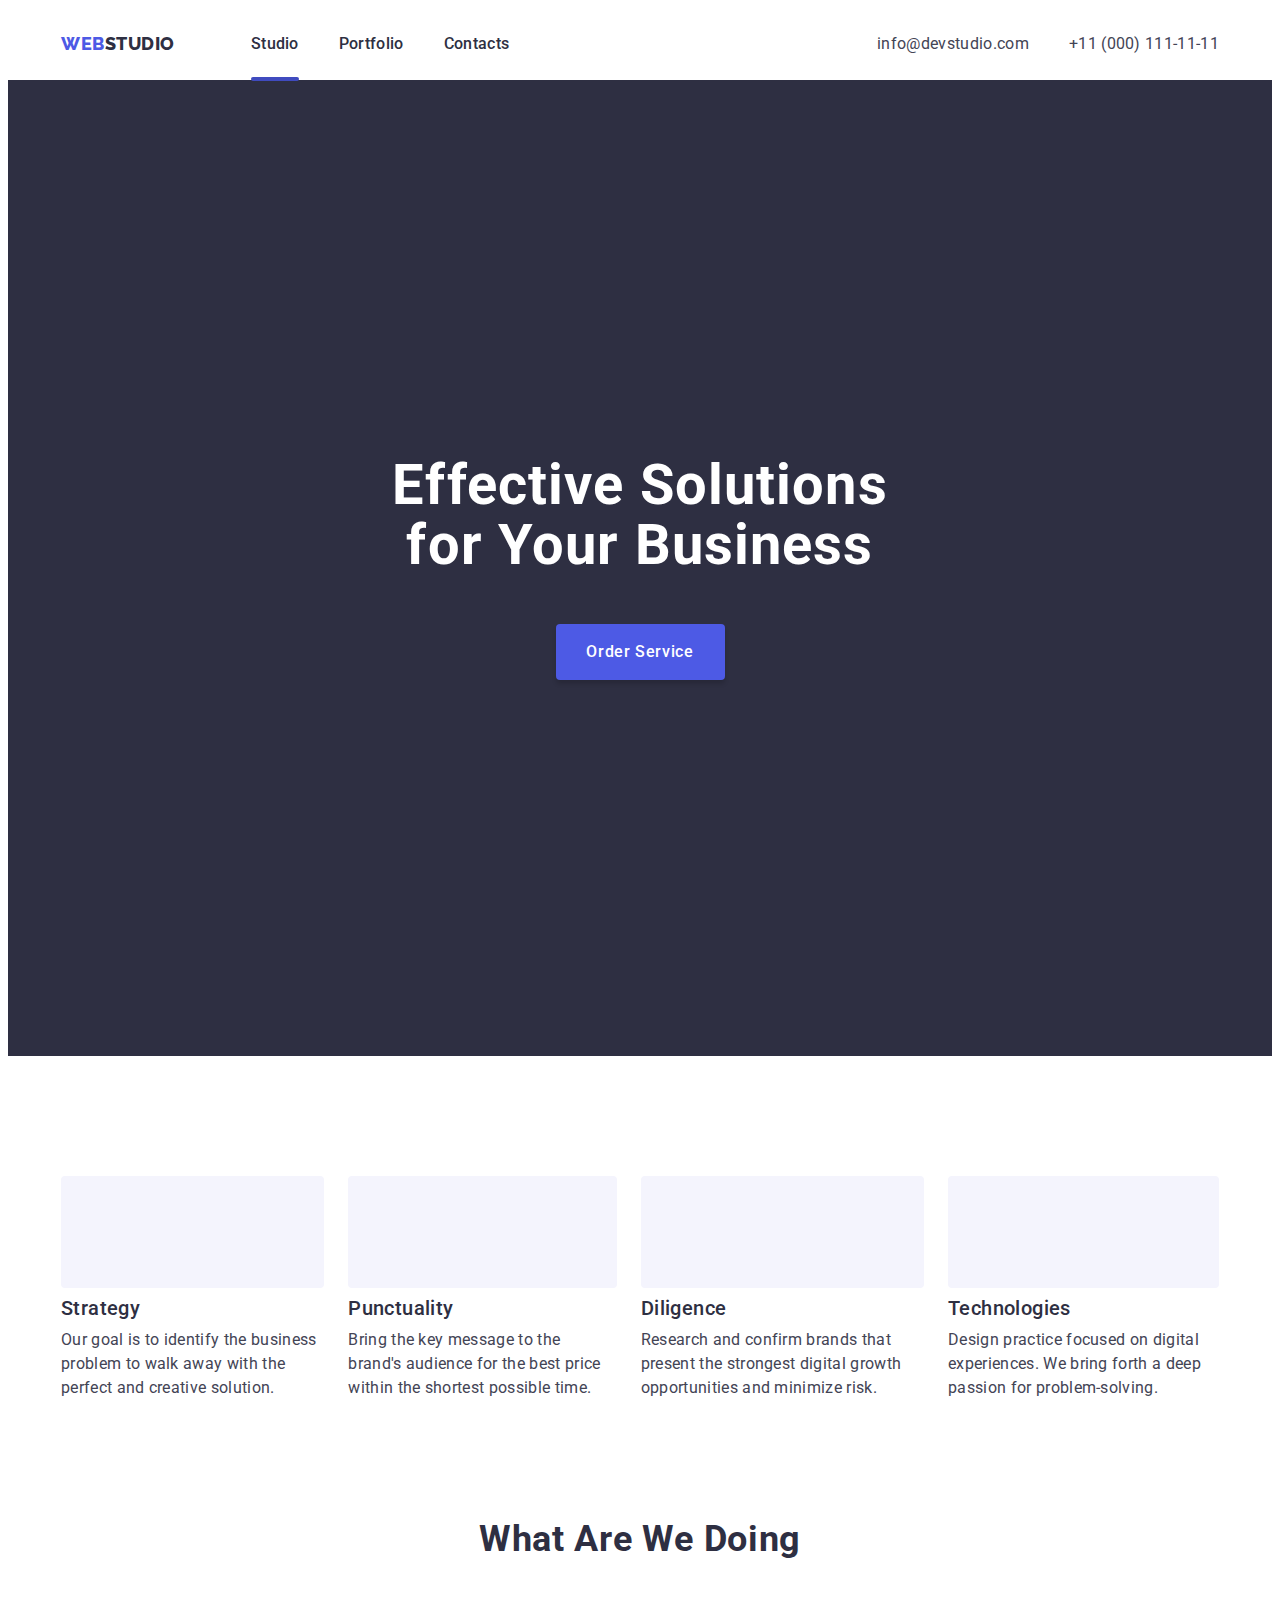
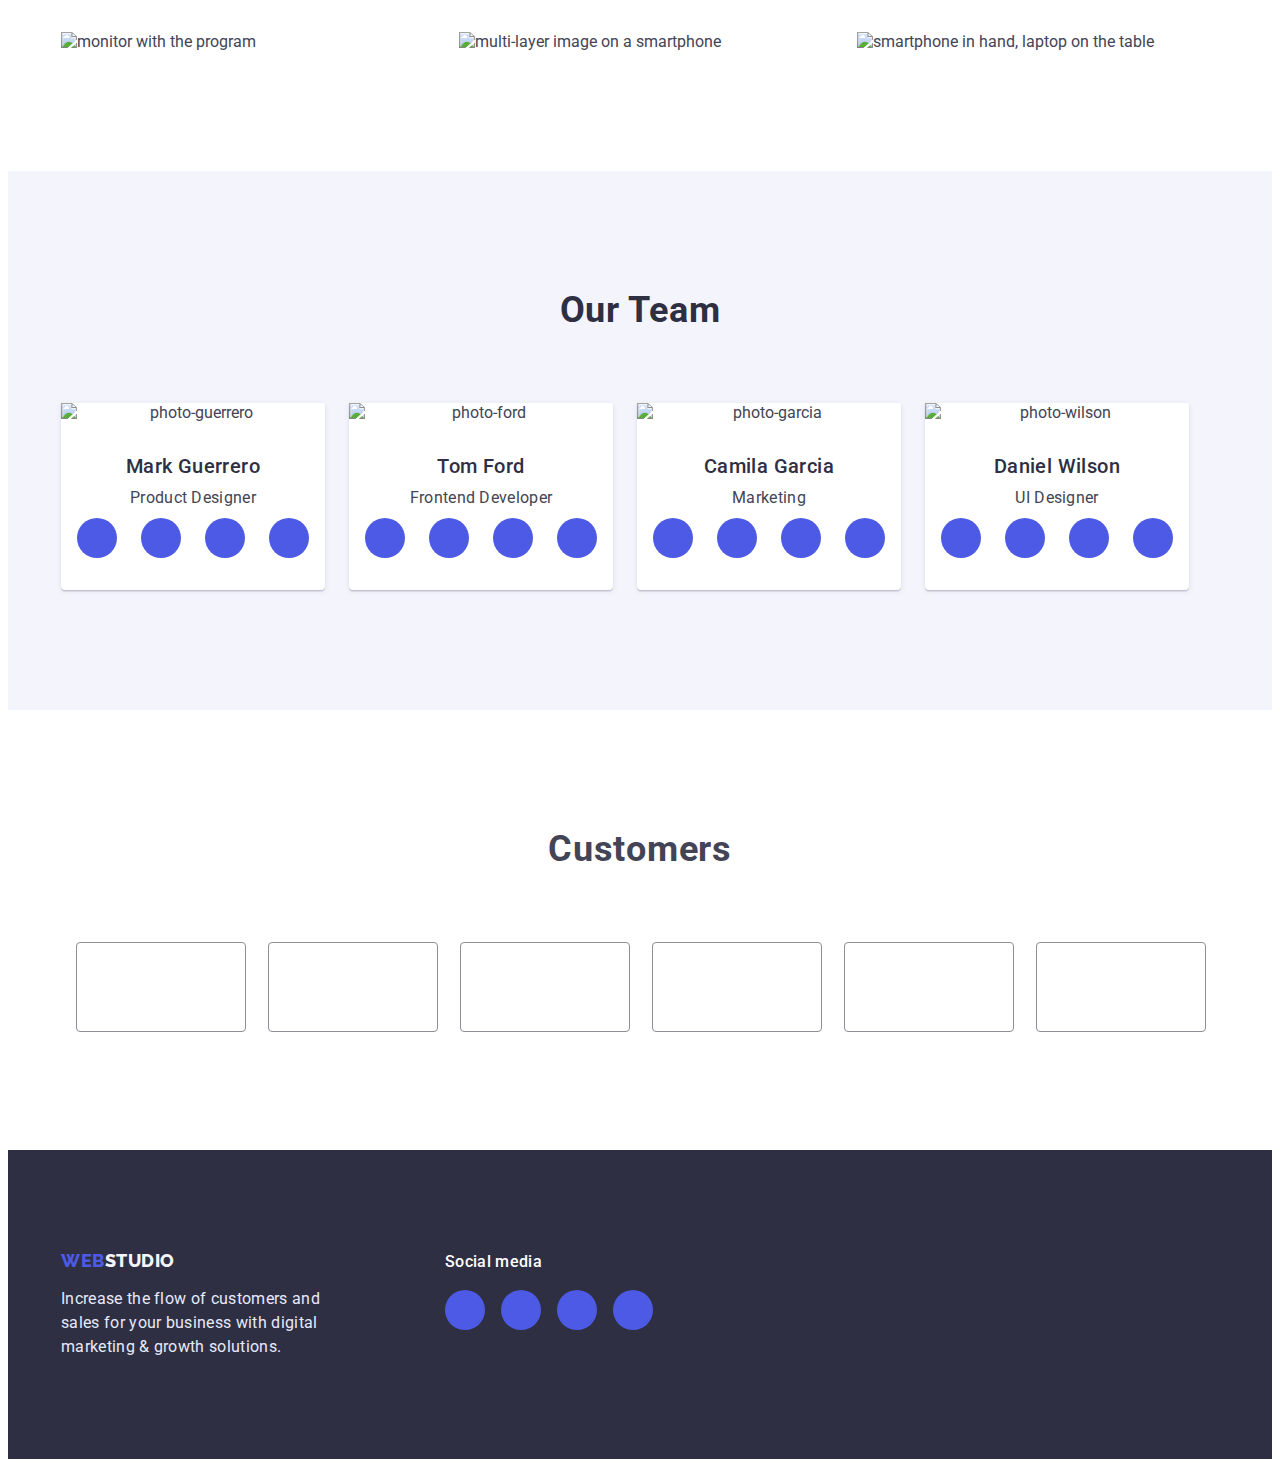
==== index.html @ 24d842ef "[p[p" ====
<!DOCTYPE html>
<html lang="en">
  <head>
    <meta charset="UTF-8" />
    <meta http-equiv="X-UA-Compatible" content="IE=edge" />
    <meta name="viewport" content="width=device-width, initial-scale=1.0" />
    <title>Document</title>
    <link rel="preconnect" href="https://fonts.googleapis.com" />
    <link rel="preconnect" href="https://fonts.gstatic.com" crossorigin />
    <link
      href="https://fonts.googleapis.com/css2?family=Raleway:wght@800&family=Roboto:wght@400;500;700;900&display=swap"
      rel="stylesheet"
    />
    <link
      rel="stylesheet"
      href="https://cdnjs.cloudflare.com/ajax/libs/modern-normalize/1.1.0/modern-normalize.min.css"
      integrity="sha512-wpPYUAdjBVSE4KJnH1VR1HeZfpl1ub8YT/NKx4PuQ5NmX2tKuGu6U/JRp5y+Y8XG2tV+wKQpNHVUX03MfMFn9Q=="
      crossorigin="anonymous"
      referrerpolicy="no-referrer"
    />
    <link rel="stylesheet" href="./css/style.css" />
  </head>
  <body class="body">
    <!-- Header -->
    <header class="page-header">
      <div class="container header-container">
        <nav class="page-nav">
          <a class="logo-header link" href="./index.html">WEB<span class="logo-header-span">Studio</span></a>

          <ul class="menu list">
            <li class="menu-item"><a class="menu-link menu-link-line link" href="./index.html">Studio</a></li>
            <li class="menu-item"><a class="menu-link link" href="./portfolio.html">Portfolio</a></li>
            <li class="menu-item"><a class="menu-link link" href="">Contacts</a></li>
          </ul>
        </nav>
        <address class="contacts">
          <ul class="contact-list list">
            <li><a class="contact-info link" href="mailto:info@devstudio.com">info@devstudio.com</a></li>
            <li><a class="contact-info link" href="tel:+110001111111">+11 (000) 111-11-11</a></li>
          </ul>
        </address>
      </div>
    </header>
    <main>
      <!-- HERO -->
      <section class="hero-section">
        <div class="container">
          <h1 class="hero">Effective Solutions for Your Business</h1>
          <button class="modal-btn" type="button">Order Service</button>
        </div>
      </section>
      <!-- Section-2 -->
      <section class="section-features">
        <div class="container">
          <h2 hidden class="features">company features</h2>
          <ul class="features-list list">
            <li class="list-item">
              <h3 class="features-title">Strategy</h3>
              <p class="text-main">
                Our goal is to identify the business problem to walk away with the perfect and creative solution.
              </p>
            </li>
            <li class="list-item">
              <h3 class="features-title">Punctuality</h3>
              <p class="text-main">
                Bring the key message to the brand's audience for the best price within the shortest possible time.
              </p>
            </li>
            <li class="list-item">
              <h3 class="features-title">Diligence</h3>
              <p class="text-main">
                Research and confirm brands that present the strongest digital growth opportunities and minimize risk.
              </p>
            </li>
            <li class="list-item">
              <h3 class="features-title">Technologies</h3>
              <p class="text-main">
                Design practice focused on digital experiences. We bring forth a deep passion for problem-solving.
              </p>
            </li>
          </ul>
        </div>
      </section>
      <!-- Section-3 -->
      <section class="section-description">
        <div class="container">
          <h2 class="description">What are we doing</h2>
          <ul class="description-list list">
            <li class="description-list-item">
              <img src="./images/monitor.jpg" alt="monitor with the program" width="360" />
            </li>
            <li class="description-list-item">
              <img src="./images/smartphone.jpg" alt="multi-layer image on a smartphone" width="360" />
            </li>
            <li class="description-list-item">
              <img src="./images/nout-smartphone.jpg" alt="smartphone in hand, laptop on the table" width="360" />
            </li>
          </ul>
        </div>
      </section>
      <!-- Section-4 -->
      <section class="section-team">
        <div class="container">
          <h2 class="team-title">Our Team</h2>
          <ul class="team-list list">
            <li class="team-list-item">
              <img src="./images/our-team/mark-guerrero.jpg" alt="photo-guerrero" width="264" />
              <div class="team-item-wrap">
                <h3 class="team-name">Mark Guerrero</h3>
                <p class="text-description">Product Designer</p>
                <ul class="team-soc-list list">
                  <li class="team-soc-items">
                    <a class="team-soc-link link" href="">
                      <svg class="team-soc-icon" width="16" height="16">
                        <use href="./images/icon.svg#icon-instagram"></use></svg
                    ></a>
                  </li>
                  <li class="team-soc-items">
                    <a class="team-soc-link link" href=""
                      ><svg class="team-soc-icon" width="16" height="16">
                        <use href="./images/icon.svg#icon-twitter"></use></svg
                    ></a>
                  </li>
                  <li class="team-soc-items">
                    <a class="team-soc-link link" href=""
                      ><svg class="team-soc-icon" width="16" height="16">
                        <use href="./images/icon.svg#icon-facebook"></use></svg
                    ></a>
                  </li>
                  <li class="team-soc-items">
                    <a class="team-soc-link link" href=""
                      ><svg class="team-soc-icon" width="16" height="16">
                        <use href="./images/icon.svg#icon-linkedin"></use></svg
                    ></a>
                  </li>
                </ul>
              </div>
            </li>

            <li class="team-list-item">
              <img src="./images/our-team/tom-ford.jpg" alt="photo-ford" width="264" />
              <div class="team-item-wrap">
                <h3 class="team-name">Tom Ford</h3>
                <p class="text-description">Frontend Developer</p>
                <ul class="team-soc-list list">
                  <li class="team-soc-items">
                    <a class="team-soc-link link" href="">
                      <svg class="team-soc-icon" width="16" height="16">
                        <use href="./images/icon.svg#icon-instagram"></use></svg
                    ></a>
                  </li>
                  <li class="team-soc-items">
                    <a class="team-soc-link link" href=""
                      ><svg class="team-soc-icon" width="16" height="16">
                        <use href="./images/icon.svg#icon-twitter"></use></svg
                    ></a>
                  </li>
                  <li class="team-soc-items">
                    <a class="team-soc-link link" href=""
                      ><svg class="team-soc-icon" width="16" height="16">
                        <use href="./images/icon.svg#icon-facebook"></use></svg
                    ></a>
                  </li>
                  <li class="team-soc-items">
                    <a class="team-soc-link link" href=""
                      ><svg class="team-soc-icon" width="16" height="16">
                        <use href="./images/icon.svg#icon-linkedin"></use></svg
                    ></a>
                  </li>
                </ul>
              </div>
            </li>

            <li class="team-list-item">
              <img src="./images/our-team/camila-garcia.jpg" alt="photo-garcia" width="264" />
              <div class="team-item-wrap">
                <h3 class="team-name">Camila Garcia</h3>
                <p class="text-description">Marketing</p>
                <ul class="team-soc-list list">
                  <li class="team-soc-items">
                    <a class="team-soc-link link" href="">
                      <svg class="team-soc-icon" width="16" height="16">
                        <use href="./images/icon.svg#icon-instagram"></use></svg
                    ></a>
                  </li>
                  <li class="team-soc-items">
                    <a class="team-soc-link link" href=""
                      ><svg class="team-soc-icon" width="16" height="16">
                        <use href="./images/icon.svg#icon-twitter"></use></svg
                    ></a>
                  </li>
                  <li class="team-soc-items">
                    <a class="team-soc-link link" href=""
                      ><svg class="team-soc-icon" width="16" height="16">
                        <use href="./images/icon.svg#icon-facebook"></use></svg
                    ></a>
                  </li>
                  <li class="team-soc-items">
                    <a class="team-soc-link link" href=""
                      ><svg class="team-soc-icon" width="16" height="16">
                        <use href="./images/icon.svg#icon-linkedin"></use></svg
                    ></a>
                  </li>
                </ul>
              </div>
            </li>

            <li class="team-list-item">
              <img src="./images/our-team/daniel-wilson.jpg" alt="photo-wilson" width="264" />
              <div class="team-item-wrap">
                <h3 class="team-name">Daniel Wilson</h3>
                <p class="text-description">UI Designer</p>
                <ul class="team-soc-list list">
                  <li class="team-soc-items">
                    <a class="team-soc-link link" href="">
                      <svg class="team-soc-icon" width="16" height="16">
                        <use href="./images/icon.svg#icon-instagram"></use></svg
                    ></a>
                  </li>
                  <li class="team-soc-items">
                    <a class="team-soc-link link" href=""
                      ><svg class="team-soc-icon" width="16" height="16">
                        <use href="./images/icon.svg#icon-twitter"></use></svg
                    ></a>
                  </li>
                  <li class="team-soc-items">
                    <a class="team-soc-link link" href=""
                      ><svg class="team-soc-icon" width="16" height="16">
                        <use href="./images/icon.svg#icon-facebook"></use></svg
                    ></a>
                  </li>
                  <li class="team-soc-items">
                    <a class="team-soc-link link" href=""
                      ><svg class="team-soc-icon" width="16" height="16">
                        <use href="./images/icon.svg#icon-linkedin"></use></svg
                    ></a>
                  </li>
                </ul>
              </div>
            </li>
          </ul>
        </div>
      </section>

      <!-- 5 SECTION -->
      <section class="section-customers">
        <h2 class="customers-title">Customers</h2>
        <div class="customers-item-wrap">
          <ul class="customers-list list">
            <li class="customer-item">
              <a class="customer-link link" href=""
                ><svg class="customer-soc-icon" width="41" height="47">
                  <use href="./images/icon.svg#icon-ya-co"></use>
                </svg>
              </a>
            </li>
            <li class="customer-item">
              <a class="customer-link link" href=""
                ><svg class="customer-soc-icon" width="40" height="52">
                  <use href="./images/icon.svg#icon-tagline-here"></use></svg
              ></a>
            </li>
            <li class="customer-item">
              <a class="customer-link link" href=""
                ><svg class="customer-soc-icon" width="44" height="41">
                  <use href="./images/icon.svg#icon-company"></use></svg
              ></a>
            </li>
            <li class="customer-item">
              <a class="customer-link link" href=""
                ><svg class="customer-soc-icon" width="84" height="41">
                  <use href="./images/icon.svg#icon-foster-peters"></use></svg
              ></a>
            </li>
            <li class="customer-item">
              <a class="customer-link link" href=""
                ><svg class="customer-soc-icon" width="63" height="45">
                  <use href="./images/icon.svg#icon-brand"></use></svg
              ></a>
            </li>
            <li class="customer-item">
              <a class="customer-link link" href=""
                ><svg class="customer-soc-icon" width="94" height="44">
                  <use href="./images/icon.svg#icon-tag-line"></use></svg
              ></a>
            </li>
          </ul>
        </div>
      </section>
    </main>
    <footer class="footer">
      <div class="container footer-container">
        <div class="footer-wrap-logo">
          <a class="logo-footer link" href="./index.html">WEB<span class="logo-footer-span">Studio</span></a>
          <p class="text-footer">
            Increase the flow of customers and sales for your business with digital marketing & growth solutions.
          </p>
        </div>
        <div class="wrap-social-media">
          <p class="footer-soc-title">Social media</p>
          <ul class="footer-soc-list list">
            <li class="team-soc-items">
              <a class="footer-soc-link link" href="">
                <svg class="team-soc-icon" width="24" height="24">
                  <use href="./images/icon.svg#icon-instagram"></use></svg
              ></a>
            </li>
            <li class="team-soc-items">
              <a class="footer-soc-link link" href=""
                ><svg class="team-soc-icon" width="24" height="24">
                  <use href="./images/icon.svg#icon-twitter"></use></svg
              ></a>
            </li>
            <li class="team-soc-items">
              <a class="footer-soc-link link" href=""
                ><svg class="team-soc-icon" width="24" height="24">
                  <use href="./images/icon.svg#icon-facebook"></use></svg
              ></a>
            </li>
            <li class="team-soc-items">
              <a class="footer-soc-link link" href=""
                ><svg class="team-soc-icon" width="24" height="24">
                  <use href="./images/icon.svg#icon-linkedin"></use></svg
              ></a>
            </li>
          </ul>
        </div>
      </div>
    </footer>
  </body>
</html>
---- css/style.css ----
:root {
  --NAVY-BLUE: #2e2f42;
  --SLATE: #434455;
  --IRIS: #4d5ae5;
  --OCEAN: #404bbf;
  --bg-gradient: linear-gradient(rgba(46, 47, 66, 0.7), rgba(46, 47, 66, 0.7));
}

h1,
h2,
h3,
h4,
p {
  margin-top: 0;
  margin-bottom: 0;
}

ul,
ol {
  margin-top: 0;
  margin-bottom: 0;
  padding-left: 0;
}

button {
  cursor: pointer;
}

img {
  display: block;
  max-width: 100%;
  height: auto;
}

.list {
  list-style: none;
}

.link {
  text-decoration: none;
}

.body {
  font-family: "Roboto", sans-serif;
  color: var(--SLATE);
}

.container {
  width: 1158px;
  margin: 0 auto;
  padding-left: 15px;
  padding-right: 15px;
}

/* ============= HEADER ============= */
.page-header {
  height: 72px;
  display: flex;
}

.header-container {
  display: flex;
  align-items: center;
}

.page-nav {
  display: flex;
  margin-right: auto;
  align-items: center;
}

.logo-header {
  margin-right: 76px;

  font-family: "Raleway", sans-serif;
  font-weight: 800;
  font-size: 18px;
  line-height: 1.17;
  letter-spacing: 0.03em;
  text-transform: uppercase;
  color: var(--IRIS);
}

.logo-header-span {
  color: var(--NAVY-BLUE);
}

.menu {
  display: flex;
  gap: 40px;
  align-items: center;
}

.menu-item {
  padding-top: 20px;
  padding-bottom: 20px;
  
}

.menu-link-line::after {
  position: absolute;
  bottom: -2px;
  display: block;
  content: "";
  width: 100%;
  height: 4px;
  border: 1px;
  border-radius: 2px;
  background-color: var(--OCEAN);
}

.menu-link {
  position: relative;
  font-weight: 500;
  font-size: 16px;
  line-height: 1.5;
  letter-spacing: 0.02em;
  color: var(--NAVY-BLUE);
  padding-bottom: 26px;
}

.menu-link:hover,
.menu-link:focus {
  color: var(--OCEAN);
}

.contact-info {
  font-weight: 400;
  font-size: 16px;
  line-height: 1.5;
  letter-spacing: 0.02em;
  color: var(--SLATE);
}

.contact-info:not(:last-child) {
  margin-right: 40px;
}

.contact-info:hover,
.contact-info:focus {
  color: var(--OCEAN);
}

.contacts {
  font-style: normal;
}

.contact-list {
  display: flex;
  gap: 40px;
}

/*============= HERO ============= */
.hero {
  width: 500px;

  margin-left: auto;
  margin-right: auto;
  margin-bottom: 48px;

  font-weight: 700;
  font-size: 56px;
  line-height: 1.07;
  text-align: center;
  letter-spacing: 0.02em;
  color: #ffffff;
}

.hero-section {
  padding-top: 188px;
  padding-bottom: 188px;
  background-color: var(--NAVY-BLUE);
  display: flex;
  align-items: center;

  max-width: 1440px;
  height: 600px;
  margin-left: auto;
  margin-right: auto;
  background-image: var(--bg-gradient), url(../images/people-office.jpg);
  background-repeat: no-repeat;
  background-position: center;
  background-size: cover;
}

.modal-btn {
  min-width: 169px;
  height: 56px;
  display: block;
  margin: 0 auto;
  border: none;
  box-shadow: 0px 4px 4px rgba(0, 0, 0, 0.15);
  border-radius: 4px;

  font-family: "Roboto", sans-serif;
  font-weight: 500;
  font-size: 16px;
  line-height: 1.5;
  letter-spacing: 0.04em;
  cursor: pointer;
  background: var(--IRIS);
  color: #ffffff;
}

.modal-btn:hover,
.modal-btn:focus {
  background-color: var(--OCEAN);
}

/* ============= 2 SECTION========= */
.section-features {
  padding-top: 120px;
}

.list-item {
}

.features-title::before {
  display: block;
  content: "";
  height: 112px;
  background: #f4f4fd;
  border-radius: 4px;
  margin-bottom: 8px;
  background-image: url(../images/antenna.svg);
  background-repeat: no-repeat;
  background-position: center;
}

.list-item:nth-child(2) > .features-title:before {
  background-image: url(../images/clock.svg);
}

.list-item:nth-child(3) > .features-title:before {
  background-image: url(../images/diagram.svg);
}

.list-item:nth-child(4) > .features-title:before {
  background-image: url(../images/astronaut.svg);
}

.features-list {
  display: flex;
  gap: 24px;
}

.features-title {
  font-weight: 500;
  font-size: 20px;
  line-height: 1.2;
  letter-spacing: 0.02em;
  color: var(--NAVY-BLUE);
  margin-bottom: 8px;
}

.text-main {
  font-weight: 400;
  font-size: 16px;
  line-height: 1.5;
  letter-spacing: 0.02em;
  color: var(--SLATE);
}

/* =============== 3 SECTION ============= */

.section-description {
  padding-top: 120px;
  padding-bottom: 120px;
}

.description-list-item {
  width: calc(33.33% - 24px);
}

.description {
  font-weight: 700;
  font-size: 36px;
  line-height: 1.11;
  letter-spacing: 0.02em;
  text-align: center;
  text-transform: capitalize;
  color: var(--NAVY-BLUE);
  margin-bottom: 72px;
}

.description-list {
  display: flex;
  justify-content: space-between;
}

/* =============== SECTION 4 =============== */

.section-team {
  background-color: #f4f4fd;
  padding-top: 120px;
  padding-bottom: 120px;
}

.team-list-item {
  background-color: #ffffff;
  box-shadow: 0px 1px 6px rgba(46, 47, 66, 0.08), 0px 1px 1px rgba(46, 47, 66, 0.16), 0px 2px 1px rgba(46, 47, 66, 0.08);
  border-radius: 0px 0px 4px 4px;
}

.team-list {
  display: flex;
  gap: 24px;
  text-align: center;
}

.team-content {
}

.team-name {
  margin-bottom: 8px;

  font-weight: 500;
  font-size: 20px;
  line-height: 1.2;
  letter-spacing: 0.02em;
  color: var(--NAVY-BLUE);
}

.team-title {
  font-weight: 700;
  font-size: 36px;
  line-height: 1.11;
  text-align: center;
  letter-spacing: 0.02em;
  text-transform: capitalize;
  color: var(--NAVY-BLUE);
  margin-bottom: 72px;
}

.text-description {
  font-weight: 400;
  font-size: 16px;
  line-height: 1.5;
  letter-spacing: 0.02em;
  color: var(--SLATE);
  margin-bottom: 8px;
}

.team-item-wrap {
  padding-top: 32px;
  padding-bottom: 32px;
}
.team-soc-list {
  display: flex;
  justify-content: center;
  gap: 24px;
}

.team-soc-items {
  width: 40px;
  height: 40px;
}
.team-soc-link {
  width: 100%;
  height: 100%;
  border-radius: 50%;
  background-color: var(--IRIS);
  display: flex;
  align-items: center;
  justify-content: center;
}

.team-soc-link:hover {
  background-color: var(--OCEAN);
}

/* =================== SECTION 5 =============== */

.section-customers {
  padding-top: 120px;
  padding-bottom: 120px;
}
.customers-item-wrap {
  display: flex;
  justify-content: center;
}
.customers-title {
  display: flex;
  justify-content: center;
  margin-bottom: 72px;

  font-style: normal;
  font-weight: 700;
  font-size: 36px;
  line-height: 1.11;
  letter-spacing: 0.02em;
  text-align: center;
  text-transform: capitalize;
}
.customers-list {
  display: flex;
  justify-content: center;
  gap: 24px;
}
.customer-item {
  width: 168px;
  height: 88px;
}

.customer-link {
  width: 100%;
  height: 100%;
  border-radius: 4px;
  border: 1px solid #8e8f99;
  color: #8e8f99;
  display: flex;
  align-items: center;
  justify-content: center;
}

.customer-soc-icon {
  fill: currentColor;
}

.customer-link:hover,
.customer-link:focus {
  color: var(--OCEAN);
  border-color: var(--OCEAN);
}

/* =================== FOOTER =================== */
.footer {
  background-color: var(--NAVY-BLUE);
  padding-top: 100px;
  padding-bottom: 100px;
}

.text-footer {
  width: 264px;

  font-weight: 400;
  font-size: 16px;
  line-height: 1.5;
  letter-spacing: 0.02em;
  color: #e7e9fc;
}

.logo-footer {
  display: inline-block;
  margin-bottom: 16px;
  margin-right: 76px;

  font-family: "Raleway", sans-serif;
  font-weight: 800;
  font-size: 18px;
  line-height: 1.17;
  letter-spacing: 0.03em;
  text-transform: uppercase;
  color: var(--IRIS);
}

.logo-footer-span {
  color: #f4f4fd;
}

.social-media-item {
  font-weight: 500;
  font-size: 16px;
  line-height: 1.5;
  letter-spacing: 0.02em;
  color: #ffffff;
}

.footer-container {
  display: flex;
  gap: 120px;
}

.footer-wrap-logo {
}

.wrap-social-media {
  display: flex;
  flex-wrap: wrap;
  width: 208px;
  height: 80px;
}

.footer-soc-list {
  display: flex;
  justify-content: center;
  gap: 16px;
}

.footer-soc-title {
  color: #ffffff;
  margin-bottom: 16px;

  font-weight: 500;
  font-size: 16px;
  line-height: 1.5;
  letter-spacing: 0.02em;
}

.footer-soc-link {
  width: 100%;
  height: 100%;
  border-radius: 50%;
  background-color: var(--IRIS);
  display: flex;
  align-items: center;
  justify-content: center;
}

.footer-soc-link:hover {
  background-color: #31d0aa;
}

/* =================== PARTFOLIO =================== */
.partfolio {
  padding-top: 96px;
  padding-bottom: 120px;
}

.partfolio-btn {
  margin-bottom: 72px;

  display: flex;
  gap: 24px;
  justify-content: center;
}
.partfolio-list {
  display: flex;
  gap: 48px 24px;
  flex-wrap: wrap;
}

.nav-btn {
  text-align: center;
  padding: 12px 24px;
  background: #f4f4fd;
  display: block;
  border: 0;
  border-radius: 4px;

  font-family: "Roboto", sans-serif;
  font-weight: 500;
  font-size: 16px;
  line-height: 1.5;
  letter-spacing: 0.04em;
  color: var(--IRIS);
}

.nav-btn:hover,
.nav-btn:focus {
  background: var(--OCEAN);

  font-weight: 500;
  font-size: 16px;
  line-height: 1.5;
  letter-spacing: 0.04em;
  color: #ffffff;

  box-shadow: 0px 3px 1px rgba(0, 0, 0, 0.1), 0px 2px 1px rgba(0, 0, 0, 0.08), 0px 2px 2px rgba(0, 0, 0, 0.12);
}
.gallery-items {
  margin-bottom: 8px;

  font-weight: 500;
  font-size: 20px;
  line-height: 1.2;
  letter-spacing: 0.02em;
  color: var(--NAVY-BLUE);
}
.partfolio-header-border {
  border-bottom: 1px solid #e7e9fc;
  box-shadow: 0px 2px 1px rgba(46, 47, 66, 0.08), 0px 1px 1px rgba(46, 47, 66, 0.16), 0px 1px 6px rgba(46, 47, 66, 0.08);
}

.partfolio-cards {
  display: block;
}

.partfolio-cards:hover,
.partfolio-cards:focus {
  box-shadow: 0px 1px 6px rgba(46, 47, 66, 0.08), 0px 1px 1px rgba(46, 47, 66, 0.16), 0px 2px 1px rgba(46, 47, 66, 0.08);
}

.partfolio-text {
  font-weight: 400;
  font-size: 16px;
  line-height: 1.5;
  letter-spacing: 0.02em;
  color: var(--SLATE);
}

.container-items {
  padding: 32px 16px;
  border-right: 1px solid #e7e9fc;
  border-bottom: 1px solid #e7e9fc;
  border-left: 1px solid #e7e9fc;
}

.partfolio-cards::before {

}

/* =================== /PARTFOLIO =================== */
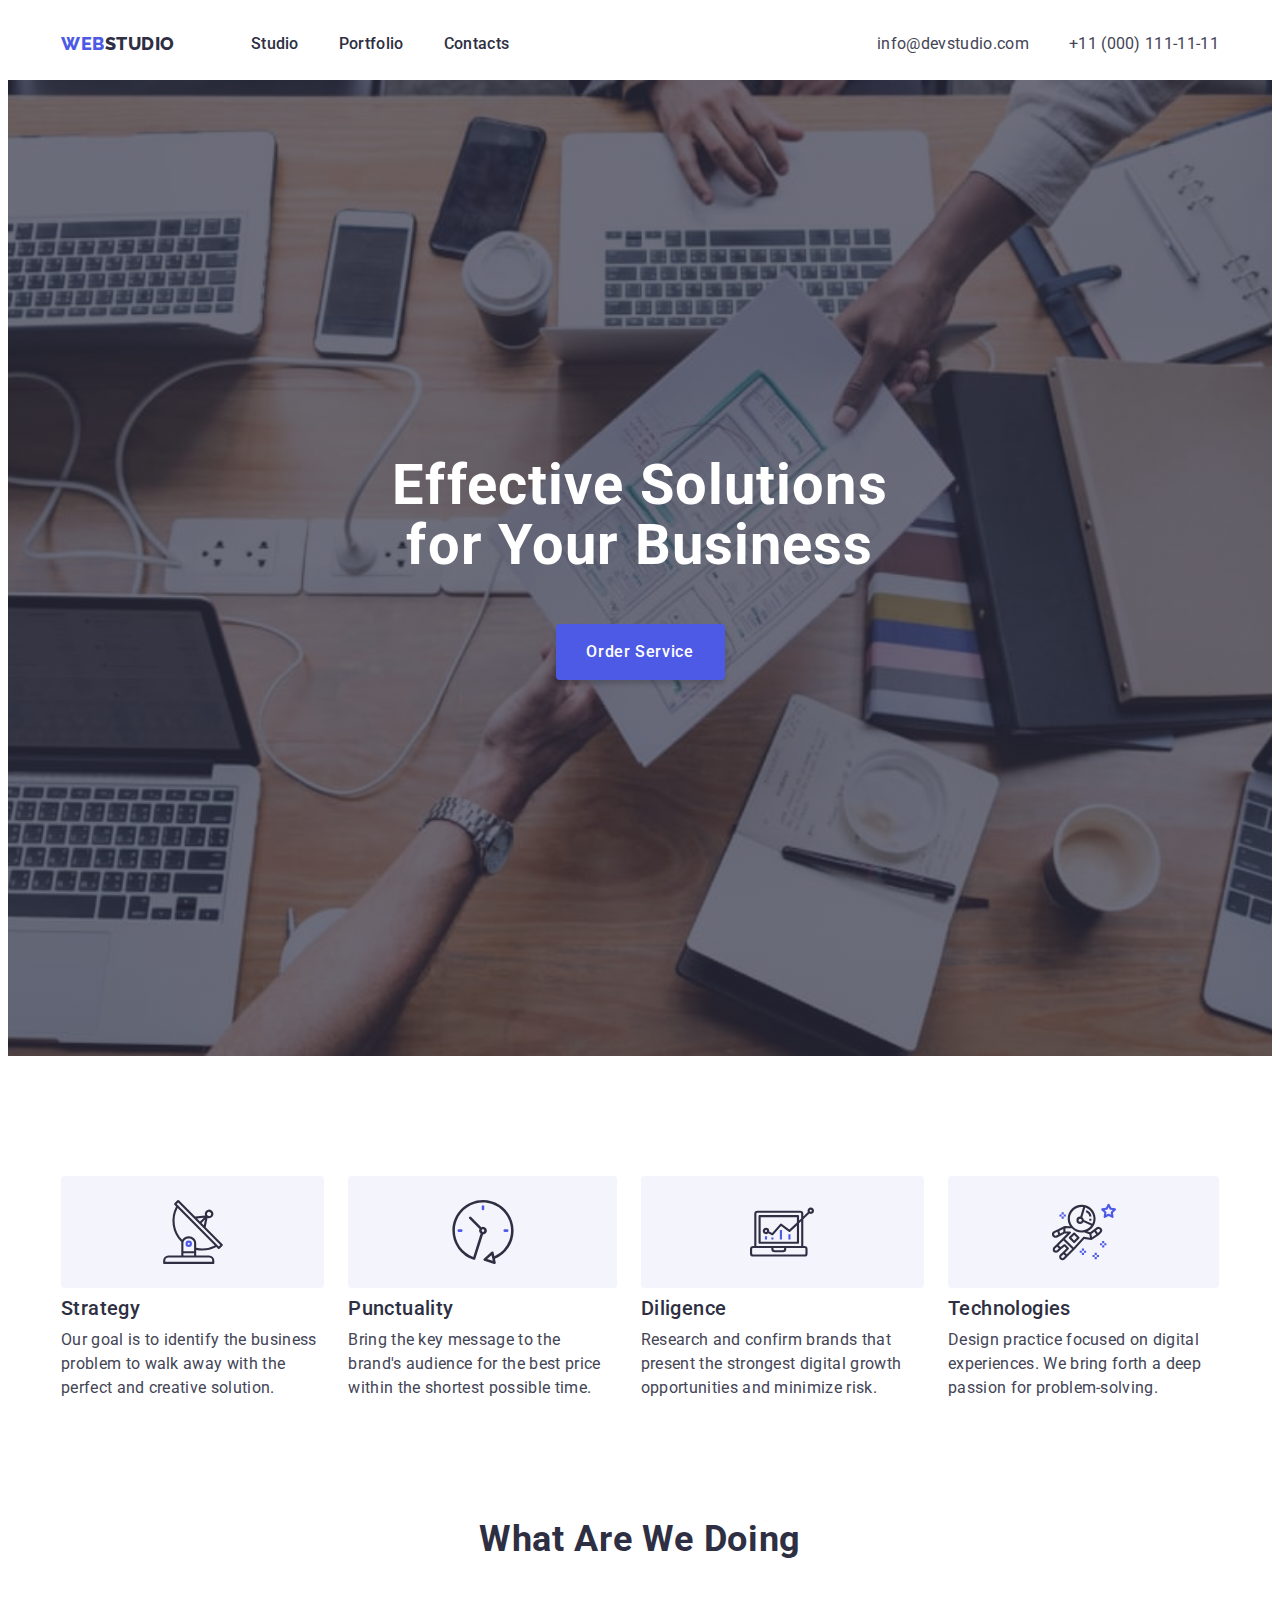
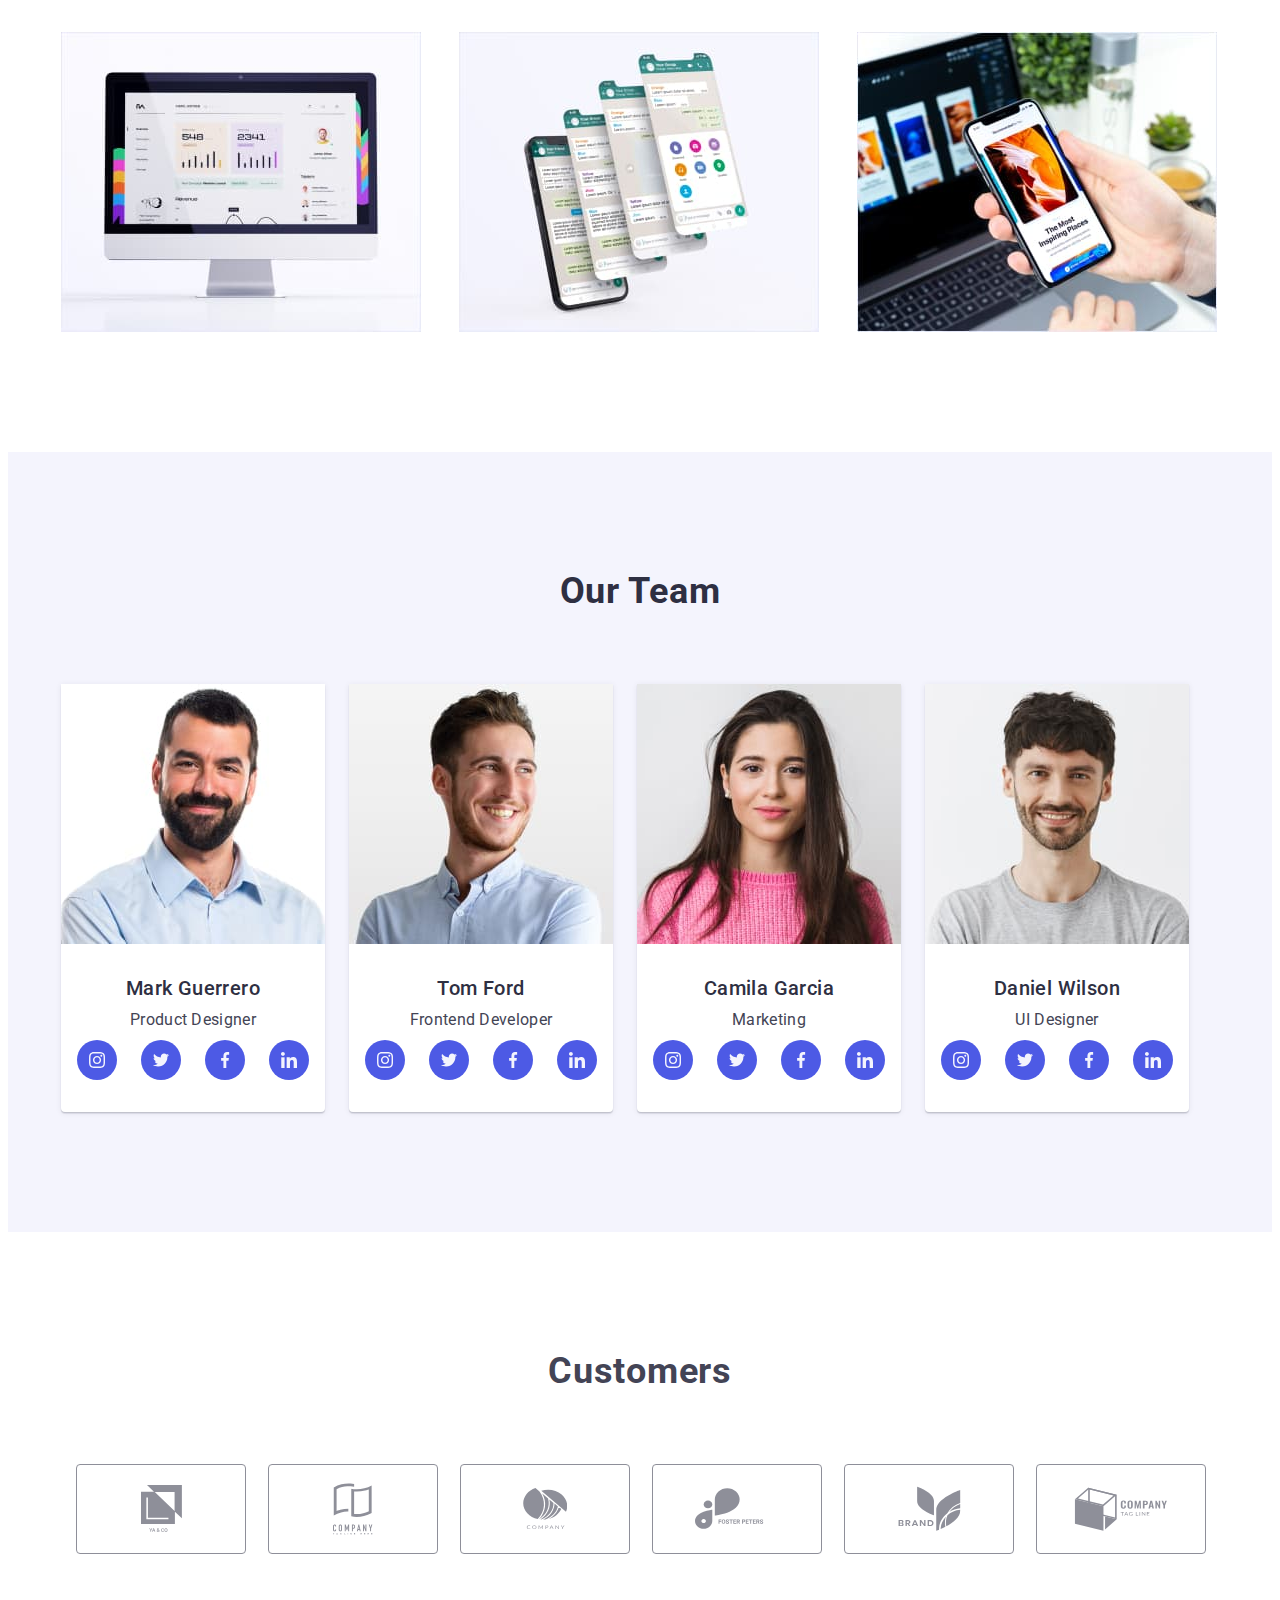
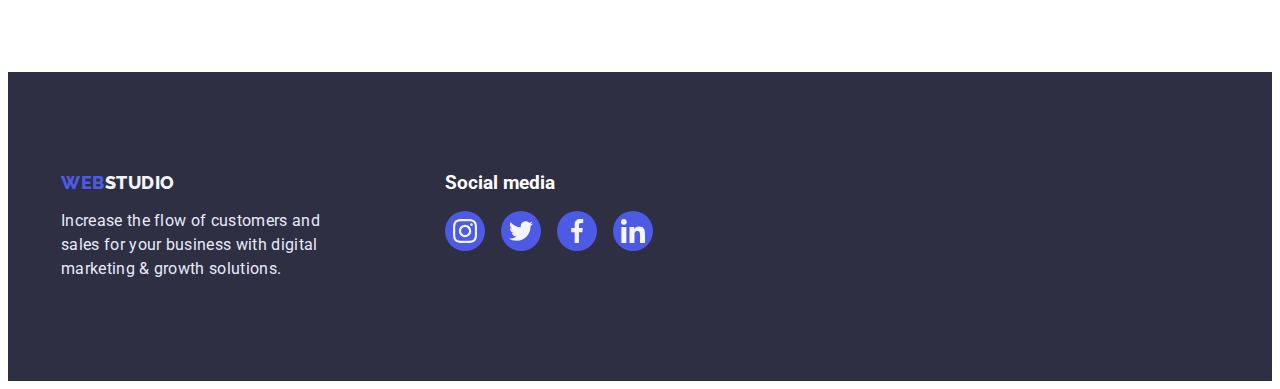
==== commit aec21c9e: "Initial commit" ====
--- a/index.html
+++ b/index.html
@@ -28,7 +28,7 @@
           <a class="logo-header link" href="./index.html">WEB<span class="logo-header-span">Studio</span></a>
 
           <ul class="menu list">
-            <li class="menu-item"><a class="menu-link menu-link-line link" href="./index.html">Studio</a></li>
+            <li class="menu-item"><a class="menu-link link" href="./index.html">Studio</a></li>
             <li class="menu-item"><a class="menu-link link" href="./portfolio.html">Portfolio</a></li>
             <li class="menu-item"><a class="menu-link link" href="">Contacts</a></li>
           </ul>
@@ -297,7 +297,7 @@
           </p>
         </div>
         <div class="wrap-social-media">
-          <p class="footer-soc-title">Social media</p>
+          <h3 class="footer-soc-title">Social media</h3>
           <ul class="footer-soc-list list">
             <li class="team-soc-items">
               <a class="footer-soc-link link" href="">
--- a/css/style.css
+++ b/css/style.css
@@ -94,29 +94,14 @@
 .menu-item {
   padding-top: 20px;
   padding-bottom: 20px;
-  
-}
-
-.menu-link-line::after {
-  position: absolute;
-  bottom: -2px;
-  display: block;
-  content: "";
-  width: 100%;
-  height: 4px;
-  border: 1px;
-  border-radius: 2px;
-  background-color: var(--OCEAN);
 }
 
 .menu-link {
-  position: relative;
-  font-weight: 500;
-  font-size: 16px;
-  line-height: 1.5;
-  letter-spacing: 0.02em;
-  color: var(--NAVY-BLUE);
-  padding-bottom: 26px;
+  font-weight: 500;
+  font-size: 16px;
+  line-height: 1.5;
+  letter-spacing: 0.02em;
+  color: var(--NAVY-BLUE);
 }
 
 .menu-link:hover,
@@ -213,6 +198,7 @@
 }
 
 .list-item {
+
 }
 
 .features-title::before {
@@ -490,11 +476,6 @@
 .footer-soc-title {
   color: #ffffff;
   margin-bottom: 16px;
-
-  font-weight: 500;
-  font-size: 16px;
-  line-height: 1.5;
-  letter-spacing: 0.02em;
 }
 
 .footer-soc-link {
@@ -531,12 +512,14 @@
 }
 
 .nav-btn {
+  display: flex;
+  flex-direction: row;
+  align-items: center;
   text-align: center;
   padding: 12px 24px;
   background: #f4f4fd;
   display: block;
   border: 0;
-  border-radius: 4px;
 
   font-family: "Roboto", sans-serif;
   font-weight: 500;
@@ -548,6 +531,10 @@
 
 .nav-btn:hover,
 .nav-btn:focus {
+  display: flex;
+  align-items: center;
+  text-align: center;
+
   background: var(--OCEAN);
 
   font-weight: 500;
@@ -555,8 +542,6 @@
   line-height: 1.5;
   letter-spacing: 0.04em;
   color: #ffffff;
-
-  box-shadow: 0px 3px 1px rgba(0, 0, 0, 0.1), 0px 2px 1px rgba(0, 0, 0, 0.08), 0px 2px 2px rgba(0, 0, 0, 0.12);
 }
 .gallery-items {
   margin-bottom: 8px;
@@ -572,12 +557,8 @@
   box-shadow: 0px 2px 1px rgba(46, 47, 66, 0.08), 0px 1px 1px rgba(46, 47, 66, 0.16), 0px 1px 6px rgba(46, 47, 66, 0.08);
 }
 
-.partfolio-cards {
-  display: block;
-}
-
-.partfolio-cards:hover,
-.partfolio-cards:focus {
+.partfolio-item:hover,
+.partfolio-item:focus {
   box-shadow: 0px 1px 6px rgba(46, 47, 66, 0.08), 0px 1px 1px rgba(46, 47, 66, 0.16), 0px 2px 1px rgba(46, 47, 66, 0.08);
 }
 
@@ -596,8 +577,5 @@
   border-left: 1px solid #e7e9fc;
 }
 
-.partfolio-cards::before {
-
-}
 
 /* =================== /PARTFOLIO =================== */
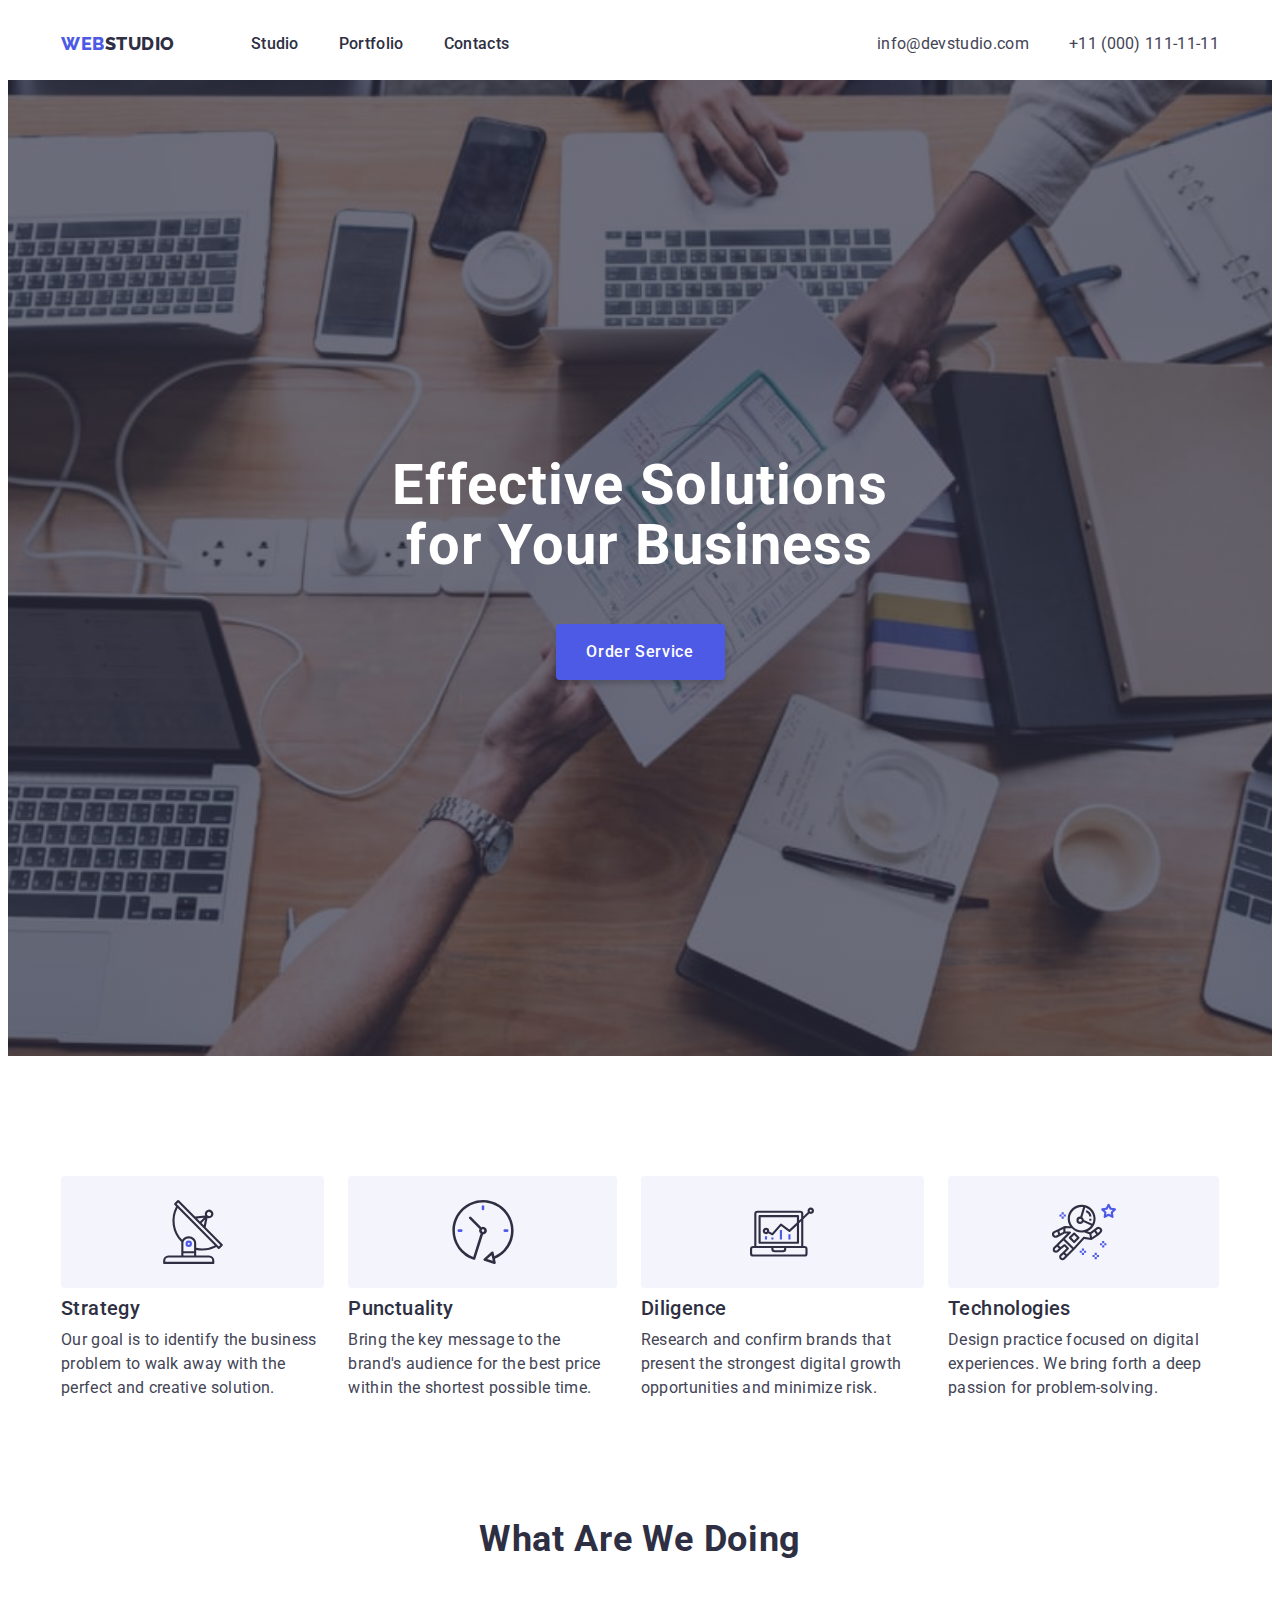
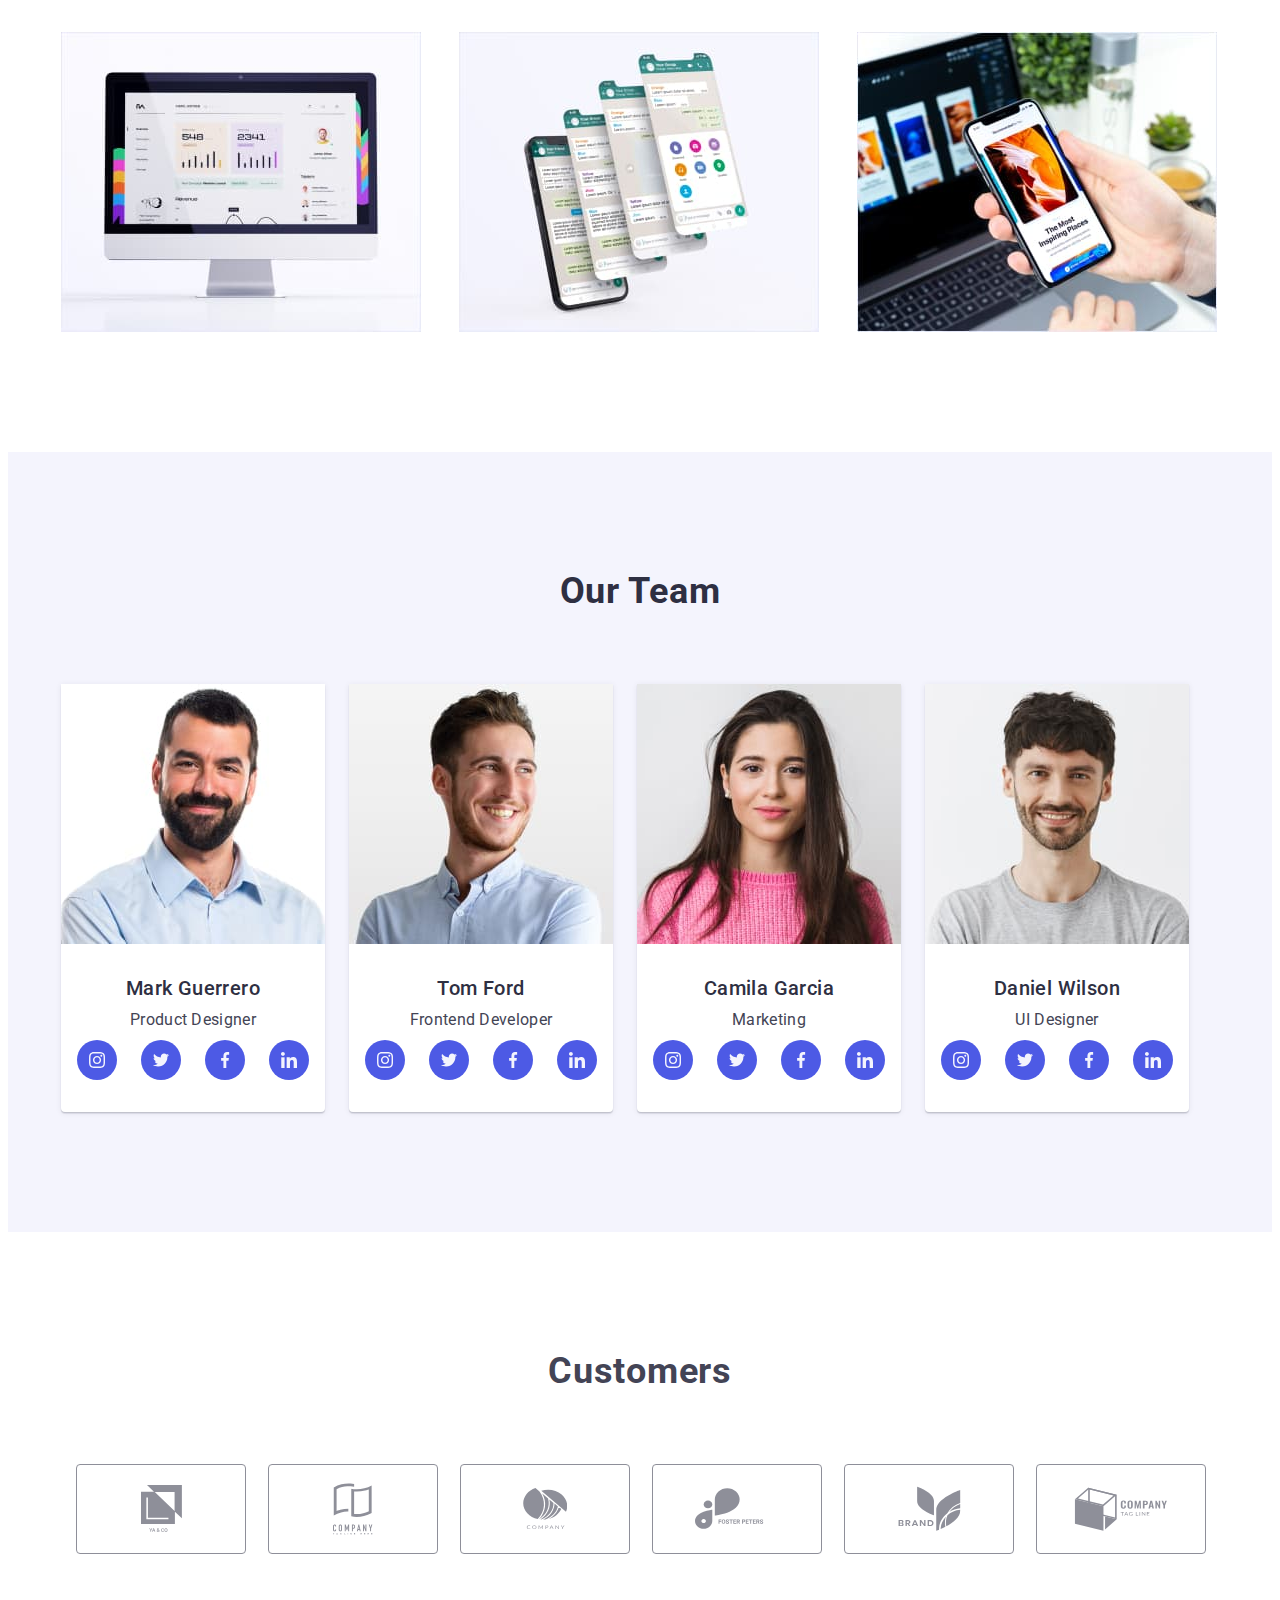
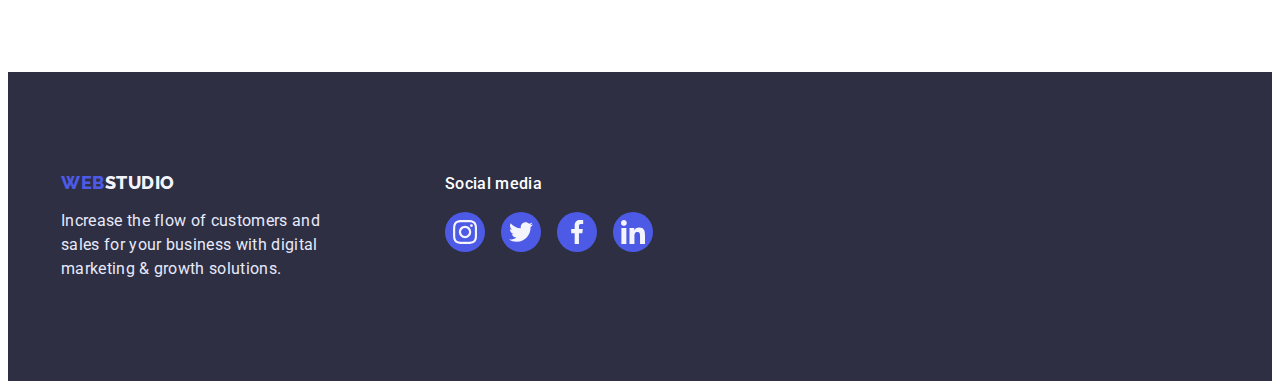
==== commit bc6311f2: "виправив зауваження ментора по hw-04" ====
--- a/index.html
+++ b/index.html
@@ -297,7 +297,7 @@
           </p>
         </div>
         <div class="wrap-social-media">
-          <h3 class="footer-soc-title">Social media</h3>
+          <p class="footer-soc-title">Social media</p>
           <ul class="footer-soc-list list">
             <li class="team-soc-items">
               <a class="footer-soc-link link" href="">
--- a/css/style.css
+++ b/css/style.css
@@ -198,7 +198,6 @@
 }
 
 .list-item {
-
 }
 
 .features-title::before {
@@ -476,6 +475,11 @@
 .footer-soc-title {
   color: #ffffff;
   margin-bottom: 16px;
+
+  font-weight: 500;
+  font-size: 16px;
+  line-height: 1.5;
+  letter-spacing: 0.02em;
 }
 
 .footer-soc-link {
@@ -512,14 +516,12 @@
 }
 
 .nav-btn {
-  display: flex;
-  flex-direction: row;
-  align-items: center;
   text-align: center;
   padding: 12px 24px;
   background: #f4f4fd;
   display: block;
   border: 0;
+  border-radius: 4px;
 
   font-family: "Roboto", sans-serif;
   font-weight: 500;
@@ -531,10 +533,6 @@
 
 .nav-btn:hover,
 .nav-btn:focus {
-  display: flex;
-  align-items: center;
-  text-align: center;
-
   background: var(--OCEAN);
 
   font-weight: 500;
@@ -542,6 +540,8 @@
   line-height: 1.5;
   letter-spacing: 0.04em;
   color: #ffffff;
+
+  box-shadow: 0px 3px 1px rgba(0, 0, 0, 0.1), 0px 2px 1px rgba(0, 0, 0, 0.08), 0px 2px 2px rgba(0, 0, 0, 0.12);
 }
 .gallery-items {
   margin-bottom: 8px;
@@ -557,8 +557,12 @@
   box-shadow: 0px 2px 1px rgba(46, 47, 66, 0.08), 0px 1px 1px rgba(46, 47, 66, 0.16), 0px 1px 6px rgba(46, 47, 66, 0.08);
 }
 
-.partfolio-item:hover,
-.partfolio-item:focus {
+.partfolio-cards {
+  display: block;
+}
+
+.partfolio-cards:hover,
+.partfolio-cards:focus {
   box-shadow: 0px 1px 6px rgba(46, 47, 66, 0.08), 0px 1px 1px rgba(46, 47, 66, 0.16), 0px 2px 1px rgba(46, 47, 66, 0.08);
 }
 
@@ -577,5 +581,4 @@
   border-left: 1px solid #e7e9fc;
 }
 
-
 /* =================== /PARTFOLIO =================== */
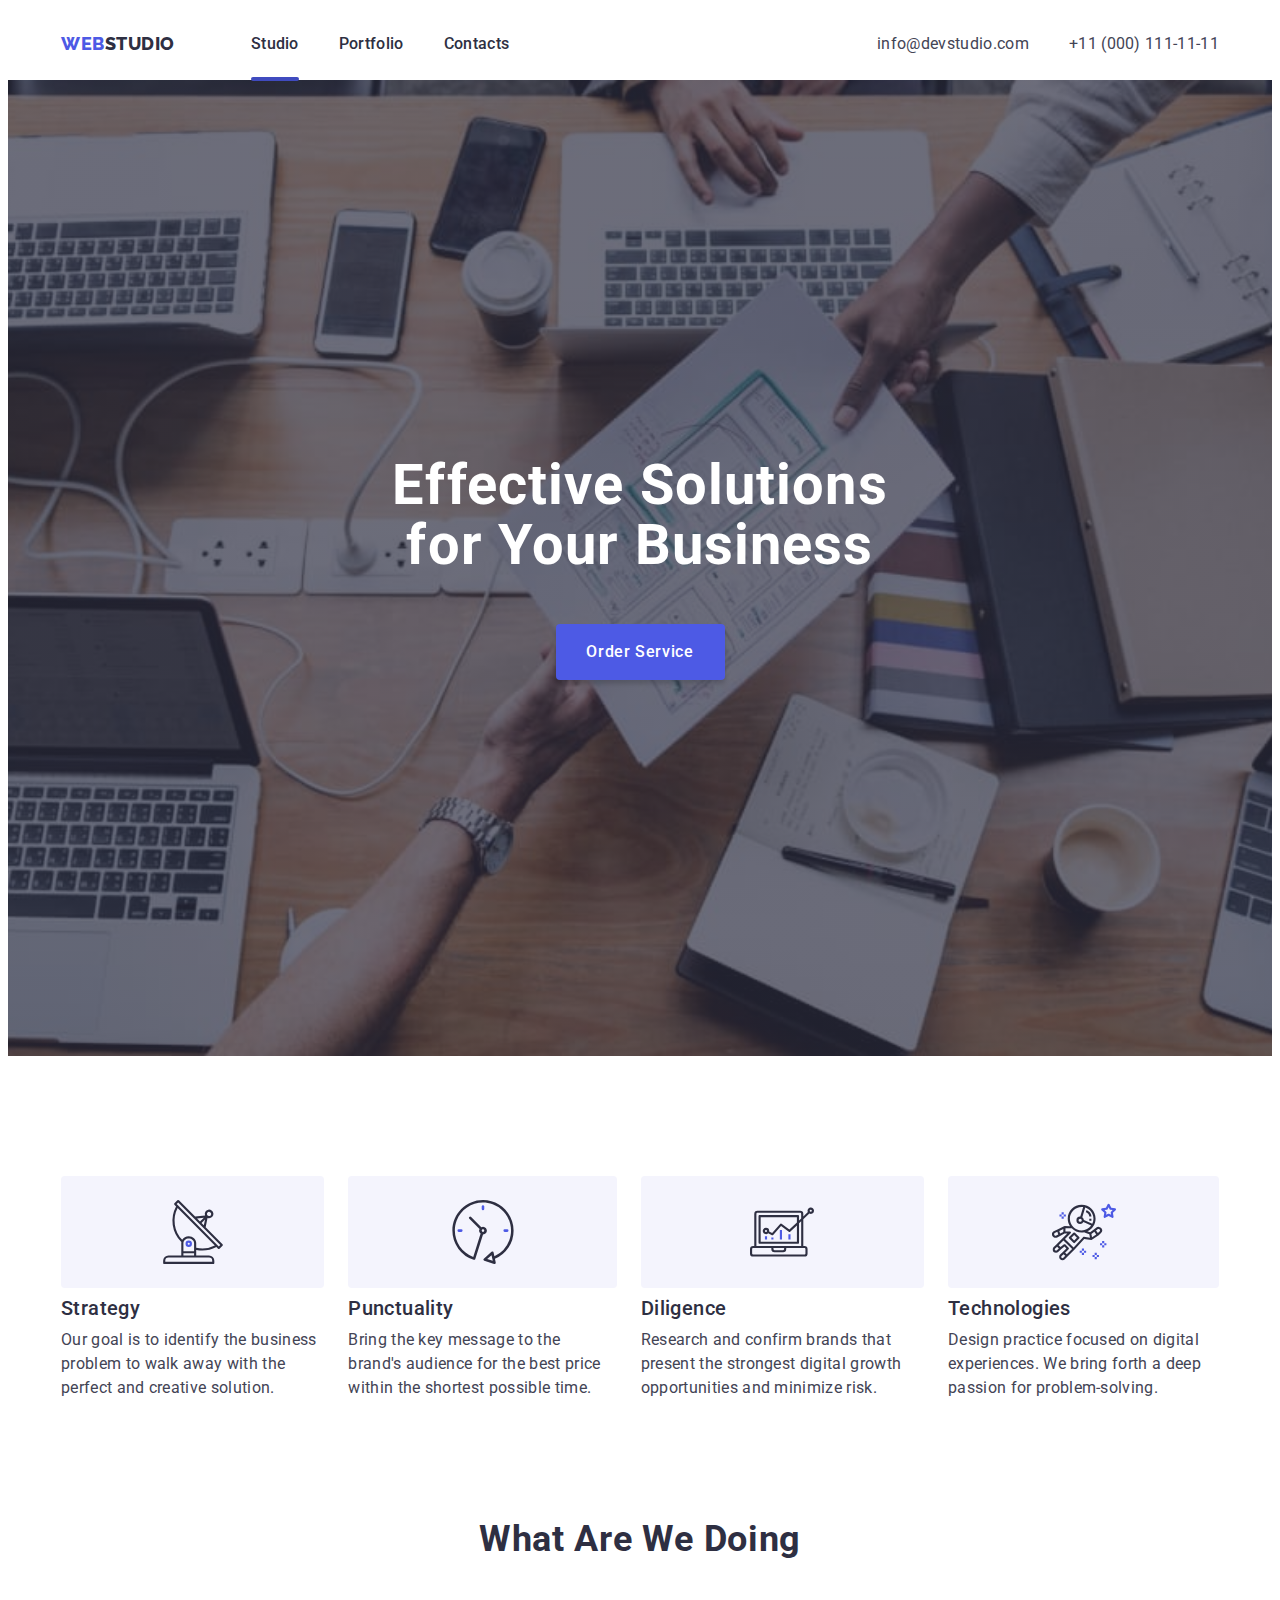
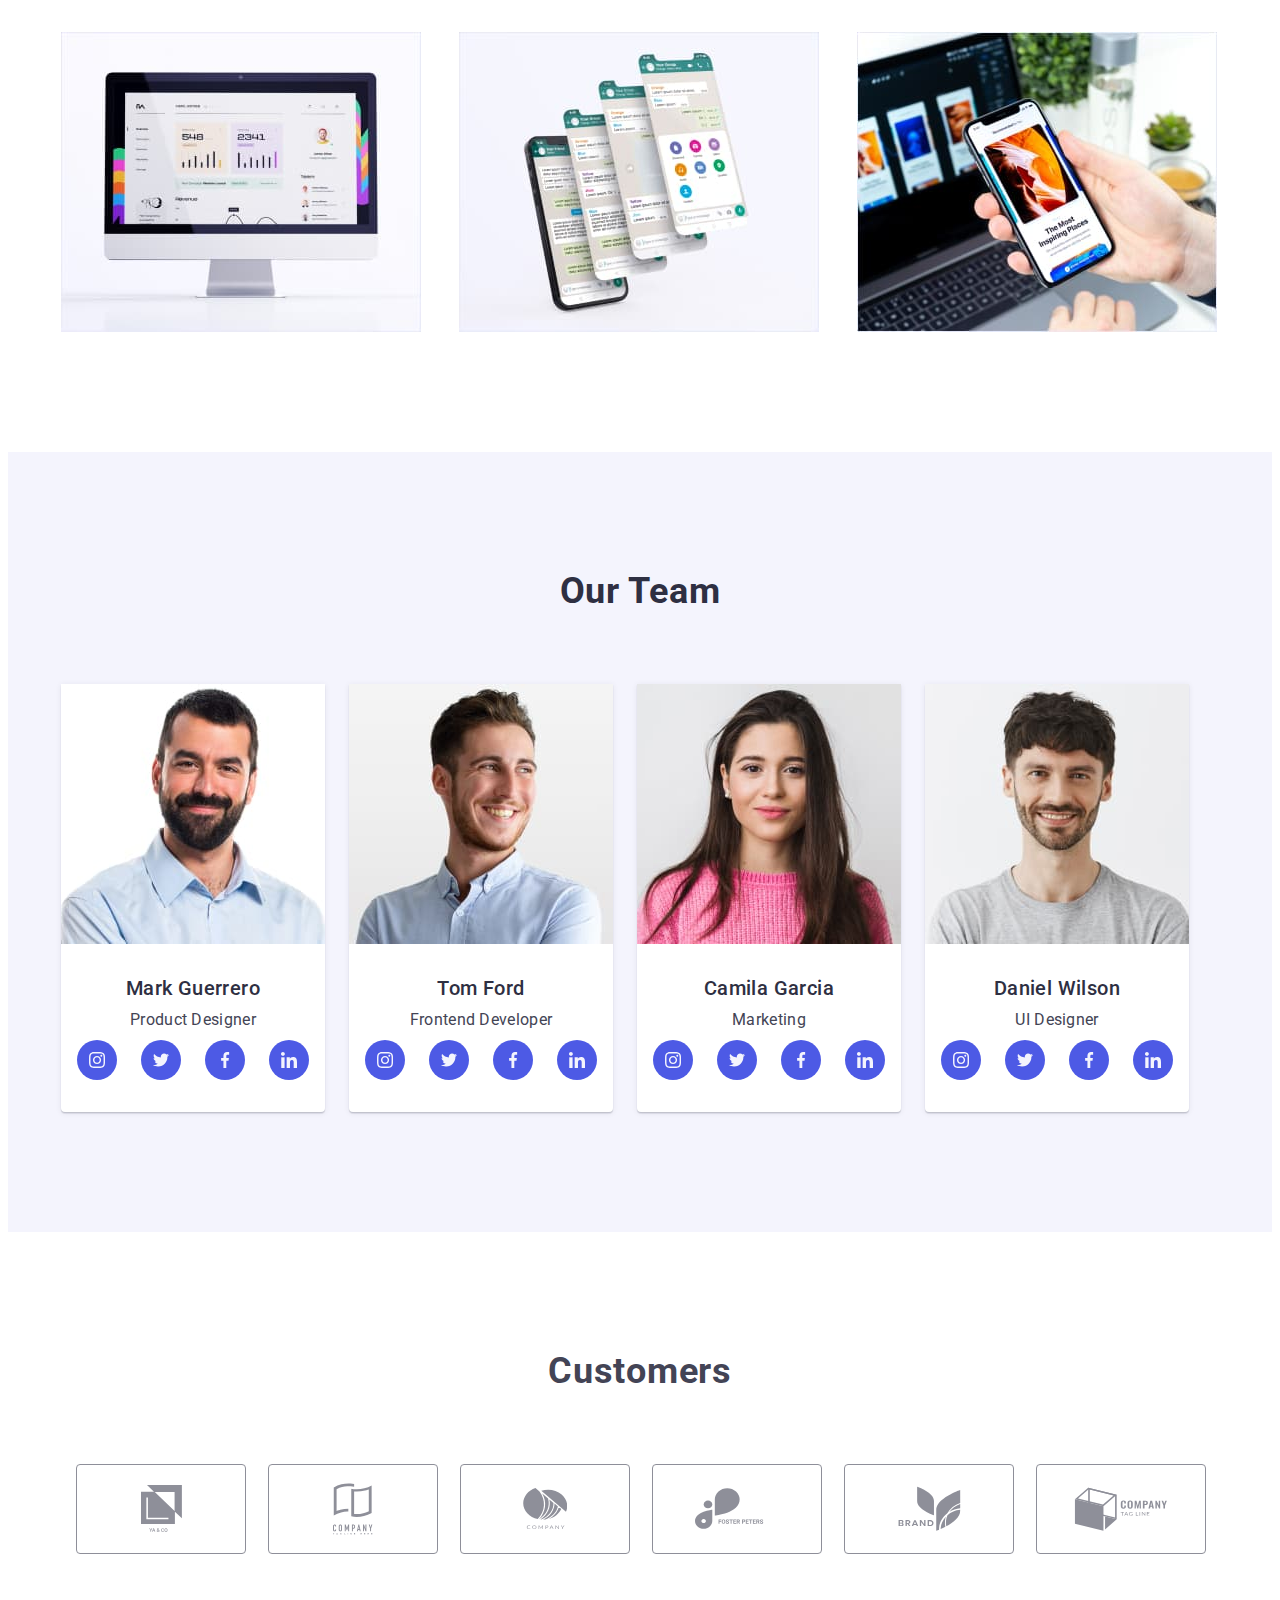
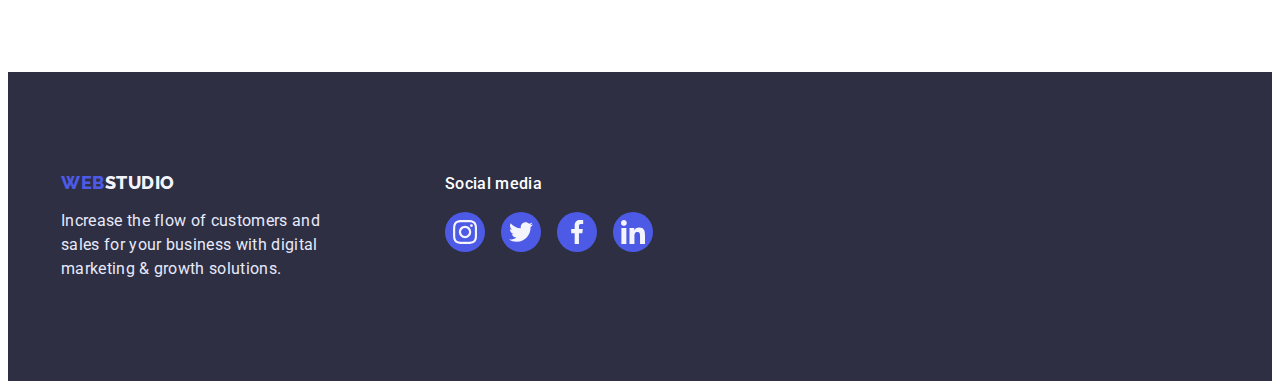
==== commit 4cad792e: "finish hw 5" ====
--- a/index.html
+++ b/index.html
@@ -28,7 +28,7 @@
           <a class="logo-header link" href="./index.html">WEB<span class="logo-header-span">Studio</span></a>
 
           <ul class="menu list">
-            <li class="menu-item"><a class="menu-link link" href="./index.html">Studio</a></li>
+            <li class="menu-item"><a class="menu-link menu-link-line link" href="./index.html">Studio</a></li>
             <li class="menu-item"><a class="menu-link link" href="./portfolio.html">Portfolio</a></li>
             <li class="menu-item"><a class="menu-link link" href="">Contacts</a></li>
           </ul>
@@ -46,7 +46,7 @@
       <section class="hero-section">
         <div class="container">
           <h1 class="hero">Effective Solutions for Your Business</h1>
-          <button class="modal-btn" type="button">Order Service</button>
+          <button class="modal-btn" data-modal-open type="button">Order Service</button>
         </div>
       </section>
       <!-- Section-2 -->
@@ -327,5 +327,15 @@
         </div>
       </div>
     </footer>
+    <div class="backdrop is-hidden" data-modal>
+      <div class="modal">
+        <button class="close-mdl-btn" type="button" data-modal-close >
+          <svg class="close-mdl-icon" width="8" height="8">
+            <use href="./images/icon.svg#icon-vector"></use>
+          </svg>
+        </button>
+      </div>
+    </div>
+    <script src="./js/modal.js"></script>
   </body>
 </html>
--- a/css/style.css
+++ b/css/style.css
@@ -96,12 +96,28 @@
   padding-bottom: 20px;
 }
 
+.menu-link-line::after {
+  position: absolute;
+  bottom: -2px;
+  display: block;
+  content: "";
+  width: 100%;
+  height: 4px;
+  border: 1px;
+  border-radius: 2px;
+  background-color: var(--OCEAN);
+}
+
 .menu-link {
+  position: relative;
   font-weight: 500;
   font-size: 16px;
   line-height: 1.5;
   letter-spacing: 0.02em;
   color: var(--NAVY-BLUE);
+  padding-bottom: 26px;
+  padding-top: 26px;
+  transition: color 250ms cubic-bezier(0.4, 0, 0.2, 1);
 }
 
 .menu-link:hover,
@@ -115,6 +131,7 @@
   line-height: 1.5;
   letter-spacing: 0.02em;
   color: var(--SLATE);
+  transition: color 250ms cubic-bezier(0.4, 0, 0.2, 1);
 }
 
 .contact-info:not(:last-child) {
@@ -185,6 +202,7 @@
   cursor: pointer;
   background: var(--IRIS);
   color: #ffffff;
+  transition: background-color 250ms cubic-bezier(0.4, 0, 0.2, 1);
 }
 
 .modal-btn:hover,
@@ -348,6 +366,7 @@
   display: flex;
   align-items: center;
   justify-content: center;
+  transition: background-color 250ms cubic-bezier(0.4, 0, 0.2, 1);
 }
 
 .team-soc-link:hover {
@@ -396,6 +415,7 @@
   display: flex;
   align-items: center;
   justify-content: center;
+  transition: color 250ms cubic-bezier(0.4, 0, 0.2, 1);
 }
 
 .customer-soc-icon {
@@ -490,6 +510,7 @@
   display: flex;
   align-items: center;
   justify-content: center;
+  transition: background-color 250ms cubic-bezier(0.4, 0, 0.2, 1);
 }
 
 .footer-soc-link:hover {
@@ -529,6 +550,7 @@
   line-height: 1.5;
   letter-spacing: 0.04em;
   color: var(--IRIS);
+  transition: background-color 250ms cubic-bezier(0.4, 0, 0.2, 1);
 }
 
 .nav-btn:hover,
@@ -559,11 +581,42 @@
 
 .partfolio-cards {
   display: block;
+  transition: box-shadow 250ms cubic-bezier(0.4, 0, 0.2, 1);
+}
+.partfolio-cover-wrap {
+  position: relative;
+  overflow: hidden;
+}
+
+.partfolio-cover-text {
+  position: absolute;
+
+  top: 0;
+  left: 0;
+  width: 100%;
+  height: 100%;
+  padding-left: 32px;
+  padding-top: 40px;
+  background-color: var(--IRIS);
+
+  font-weight: 400;
+  font-size: 16px;
+  line-height: 1.5;
+  letter-spacing: 0.02em;
+  color: #f4f4fd;
+
+  transform: translateY(100%);
+  transition: transform 250ms cubic-bezier(0.4, 0, 0.2, 1);
 }
 
 .partfolio-cards:hover,
 .partfolio-cards:focus {
   box-shadow: 0px 1px 6px rgba(46, 47, 66, 0.08), 0px 1px 1px rgba(46, 47, 66, 0.16), 0px 2px 1px rgba(46, 47, 66, 0.08);
+}
+
+.partfolio-cards:hover .partfolio-cover-text,
+.partfolio-cards:focus .partfolio-cover-text {
+  transform: translateY(0);
 }
 
 .partfolio-text {
@@ -581,4 +634,63 @@
   border-left: 1px solid #e7e9fc;
 }
 
-/* =================== /PARTFOLIO =================== */
+/* =================== MODAL =================== */
+
+.backdrop {
+  position: fixed;
+  top: 0;
+  width: 100%;
+  height: 100%;
+
+  background-color: rgba(46, 47, 66, 0.4);
+
+  transition: opacity 250ms cubic-bezier(0.4, 0, 0.2, 1), isibility 250ms cubic-bezier(0.4, 0, 0.2, 1);
+}
+
+.modal {
+  position: absolute;
+  width: 408px;
+  min-height: 576px;
+  background: #fcfcfc;
+  box-shadow: 0px 1px 1px rgba(0, 0, 0, 0.14), 0px 1px 3px rgba(0, 0, 0, 0.12), 0px 2px 1px rgba(0, 0, 0, 0.2);
+  border-radius: 4px;
+  top: 50%;
+  left: 50%;
+  transform: translate(-50%, -50%) scale(1);
+  transition: transform 400ms linear;
+}
+
+.backdrop.is-hidden .modal {
+  transform: translate(-50%, -50%) scale(0);
+}
+
+.close-mdl-btn {
+  position: absolute;
+  top: 24px;
+  right: 24px;
+  display: flex;
+  padding: 0;
+  justify-content: center;
+  align-items: center;
+  width: 24px;
+  height: 24px;
+  background-color: #e7e9fc;
+  border: 1px solid rgba(0, 0, 0, 0.1);
+  border-radius: 50%;
+  transition: background-color 250ms cubic-bezier(0.4, 0, 0.2, 1);
+}
+
+.close-mdl-btn:hover,
+.close-mdl-btn:focus {
+  fill: #ffffff;
+  background-color: var(--OCEAN);
+}
+
+.close-mdl-icon {
+}
+
+.is-hidden {
+  opacity: 0;
+  visibility: hidden;
+  pointer-events: none;
+}
